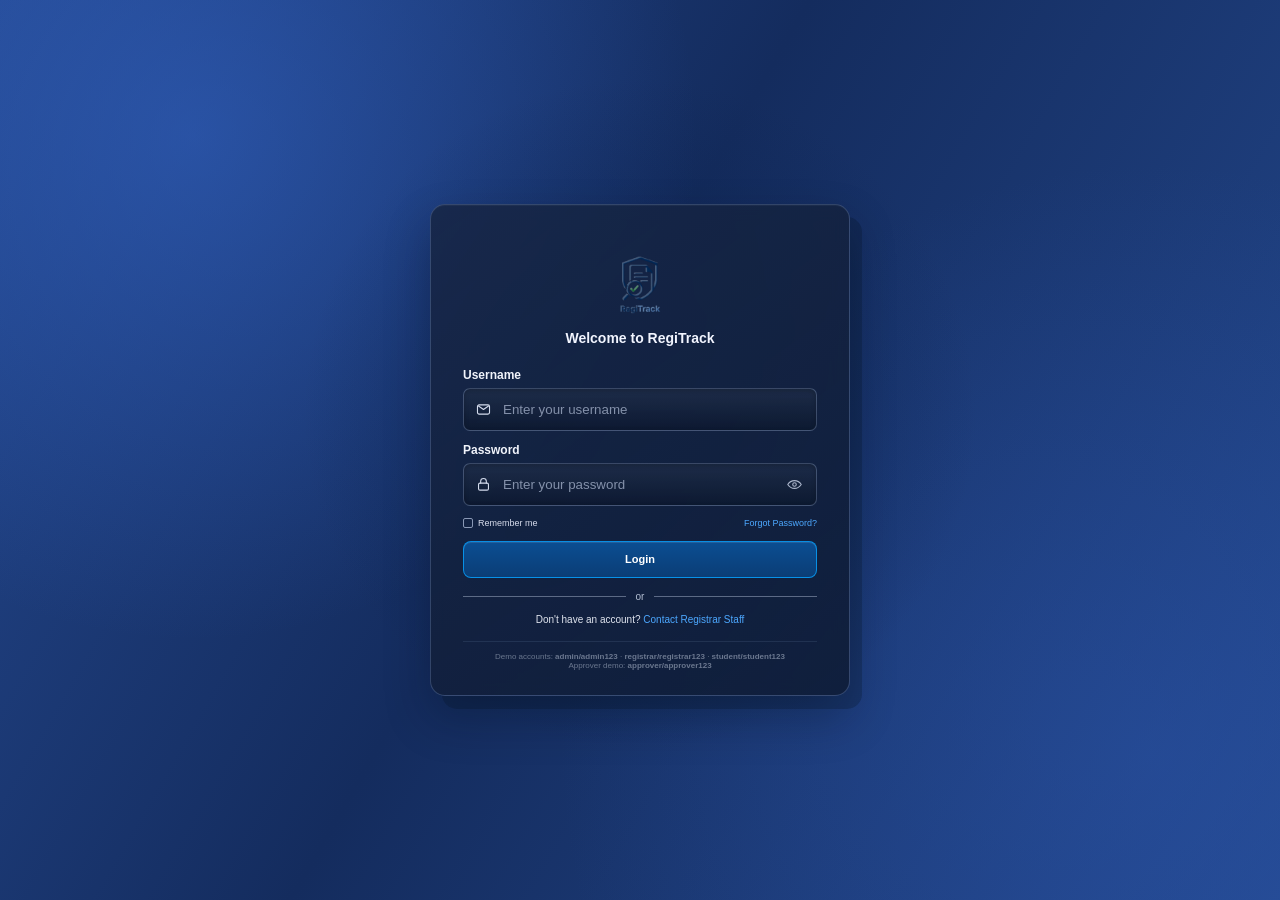
==== registrar-dashboard.html @ cada02ee "Initial RegiTrack prototype" ====
<!doctype html>
<html lang="en">
  <head>
    <meta charset="utf-8" />
    <meta name="viewport" content="width=device-width, initial-scale=1" />
    <title>RegiTrack | Registrar Dashboard</title>
    <link rel="stylesheet" href="css/app.css" />
    <script src="js/app.js"></script>
  </head>
  <body>
    <div id="root"></div>
    <script>
      const navItems = [
        { id: "overview", icon: "▦", label: "Overview" },
        { id: "requests", icon: "▤", label: "Requests" },
        { id: "approval", icon: "✓", label: "Approval Queue" },
      ];
      document.getElementById("root").innerHTML = commonShell(
        "Registrar Staff",
        navItems,
      );
      const user = requireRole(["registrar"]);
      if (user) {
        shellSetup(
          user,
          "Registrar Dashboard",
          "Academic document request processing",
        );
        renderRegistrar();
      }
      function renderRegistrar() {
        const d = readData(),
          c = document.getElementById("appContent");
        c.innerHTML = `
<section data-view="overview"><div class="page-heading"><div><h2>Registrar workspace</h2><p>Review submitted requests and keep students informed of progress.</p></div><button class="btn primary" data-jump="requests">View requests</button></div>
<div class="notice">Final approval before release must be recorded by the University Registrar or an authorized delegate. Ordinary staff accounts cannot approve release.</div>
<div class="grid stats">${statCard("Total requests", d.requests.length, "All request records", "R")}${statCard("Needs verification", d.requests.filter((r) => ["Submitted", "Verification", "Requirements Incomplete"].includes(r.status)).length, "Check information and requirements", "V")}${statCard("In processing", d.requests.filter((r) => r.status === "Processing").length, "Being prepared", "P")}${statCard("Awaiting approval", d.requests.filter((r) => r.status === "Pending Approval").length, "Requires authorized approver", "A")}</div>
${requestTablePanel("Recent document requests", "Search by reference, student, or document type")}
</section>
<section data-view="requests" class="hidden"><div class="page-heading"><div><h2>Document requests</h2><p>Review requirements and update each request according to the office workflow.</p></div></div>
${requestTablePanel("All requests", "Select View for details; use the update panel below to change status")}
<section class="panel"><div class="panel-head"><div><h3>Update request</h3><p>Statuses are illustrative and must be aligned with the Registrar's approved workflow.</p></div></div>
<form id="updateForm" class="form-grid"><div class="field"><label for="requestId">Request</label><select id="requestId" required></select></div><div class="field"><label for="newStatus">New status</label><select id="newStatus"><option>Verification</option><option>Requirements Incomplete</option><option>Processing</option><option>Pending Approval</option><option>Ready for Release</option><option>Rejected</option></select></div><div class="field"><label for="releaseDate">Expected release date (if known)</label><input type="date" id="releaseDate"></div><div class="field"><label for="requestNotes">Notes / pending requirements</label><input id="requestNotes" placeholder="e.g., Submit a clearer ID copy"></div><div class="field full"><button class="btn primary" type="submit">Save request update</button></div></form></section></section>
<section data-view="approval" class="hidden"><div class="page-heading"><div><h2>Approval queue</h2><p>Only the University Registrar or an authorized delegate should approve final release.</p></div></div><div class="notice warn">${user.canApprove ? "Your demo account is marked as an authorized approver. This permission is simulated in the browser." : "Your demo account is not an authorized approver. You can view the queue but cannot approve release."}</div>
<section class="panel"><div class="panel-head"><div><h3>Requests awaiting final approval</h3><p>Approval records are prototype-only and are not official PCU decisions.</p></div></div><div class="table-wrap"><table><thead><tr><th>Reference</th><th>Student</th><th>Document</th><th>Status</th><th>Action</th></tr></thead><tbody id="approvalBody"></tbody></table></div></section></section>
<p class="footer-note">Prototype data is shared only within the same browser profile. Do not enter actual student records or upload real IDs.</p>`;
        document
          .querySelectorAll("[data-jump]")
          .forEach(
            (b) =>
              (b.onclick = () =>
                document
                  .querySelector('[data-nav="' + b.dataset.jump + '"]')
                  .click()),
          );
        const all = readData().requests;
        attachRequestFilters(all);
        renderRequestTable(all);
        populateRequestSelect();
        renderApproval();
        document
          .getElementById("updateForm")
          .addEventListener("submit", (e) => {
            e.preventDefault();
            const d = readData(),
              r = d.requests.find(
                (x) => x.id === document.getElementById("requestId").value,
              );
            if (!r) return;
            const status = document.getElementById("newStatus").value;
            if (status === "Approved for Release" || status === "Released")
              return showToast(
                "Use the authorized approval queue for final approval and release.",
              );
            r.status = status;
            r.releaseDate =
              document.getElementById("releaseDate").value || r.releaseDate;
            r.notes = document.getElementById("requestNotes").value.trim();
            logActivity(d, "Updated " + r.id + " to " + status);
            saveData(d);
            renderRegistrar();
            document.querySelector('[data-nav="requests"]').click();
            showToast("Request updated.");
          });
      }
      function populateRequestSelect() {
        const s = document.getElementById("requestId");
        if (!s) return;
        s.innerHTML = readData()
          .requests.map(
            (r) =>
              `<option value="${escapeHtml(r.id)}">${escapeHtml(r.id)} — ${escapeHtml(r.student)}</option>`,
          )
          .join("");
      }
      function renderApproval() {
        const body = document.getElementById("approvalBody"),
          d = readData();
        if (!body) return;
        const list = d.requests.filter((r) =>
          ["Pending Approval", "Ready for Release"].includes(r.status),
        );
        body.innerHTML =
          list
            .map(
              (r) =>
                `<tr><td>${escapeHtml(r.id)}</td><td>${escapeHtml(r.student)}</td><td>${escapeHtml(r.document)}</td><td>${statusPill(r.status)}</td><td>${user.canApprove ? `<button class="btn primary" data-approve="${escapeHtml(r.id)}">Approve release</button>` : '<span class="pill">View only</span>'}</td></tr>`,
            )
            .join("") ||
          '<tr><td colspan="5" class="empty">No requests currently await approval.</td></tr>';
        body.querySelectorAll("[data-approve]").forEach(
          (b) =>
            (b.onclick = () => {
              if (!user.canApprove) return;
              const d = readData(),
                r = d.requests.find((x) => x.id === b.dataset.approve);
              if (!r) return;
              if (
                !confirm(
                  "Record final approval for " +
                    r.id +
                    "? This is a prototype action, not an official PCU approval.",
                )
              )
                return;
              r.status = "Approved for Release";
              logActivity(
                d,
                "Authorized approver approved release for " + r.id,
              );
              saveData(d);
              renderRegistrar();
              document.querySelector('[data-nav="approval"]').click();
              showToast("Demo approval recorded.");
            }),
        );
      }
    </script>
  </body>
</html>
---- css/app.css ----
@import url('https://fonts.googleapis.com/css2?family=Inter:wght@400;500;600;700&display=swap');
:root{--navy:#142b59;--blue:#2458a6;--blue2:#3776d4;--ink:#17233c;--muted:#6b7890;--line:#e4eaf3;--bg:#f5f7fb;--white:#fff;--green:#17845d;--amber:#a76509;--red:#b42318}
*{box-sizing:border-box}body{margin:0;font-family:Inter,"Segoe UI",Arial,sans-serif;background:var(--bg);color:var(--ink)}button,input,select,textarea{font:inherit}button{cursor:pointer}.app{min-height:100vh;display:grid;grid-template-columns:248px minmax(0,1fr)}.sidebar{background:var(--navy);color:#fff;padding:24px 16px;display:flex;flex-direction:column;gap:24px}.brand{display:flex;align-items:center;gap:10px;padding:0 8px 20px;border-bottom:1px solid #ffffff26}.brand img{width:43px;height:43px;object-fit:contain;background:#fff;border-radius:10px}.brand strong{display:block;font-size:17px}.brand small{color:#bdcbed}.nav-label{font-size:10px;letter-spacing:1.3px;color:#a8b9dc;padding:0 12px}.nav{display:grid;gap:6px}.nav button{border:0;background:transparent;color:#dce6fb;text-align:left;padding:12px;border-radius:9px;display:flex;gap:11px;align-items:center}.nav button:hover,.nav button.active{background:#ffffff19;color:white}.side-bottom{margin-top:auto;border-top:1px solid #ffffff26;padding:16px 8px 0;color:#bdcbed;font-size:12px}.main{min-width:0}.topbar{height:78px;background:#fff;border-bottom:1px solid var(--line);display:flex;justify-content:space-between;align-items:center;padding:0 30px;gap:18px}.topbar h1{font-size:20px;margin:0}.topbar p{margin:5px 0 0;color:var(--muted);font-size:12px}.user-chip{display:flex;align-items:center;gap:10px;font-size:13px}.avatar{width:36px;height:36px;border-radius:50%;display:grid;place-items:center;background:#e4edff;color:var(--blue);font-weight:700}.content{padding:28px 30px;max-width:1500px;margin:auto}.page-heading{display:flex;justify-content:space-between;align-items:flex-start;gap:16px;margin-bottom:22px}.page-heading h2{margin:0 0 7px;font-size:23px}.page-heading p{margin:0;color:var(--muted);font-size:13px;line-height:1.5}.btn{border:1px solid var(--line);background:#fff;color:var(--ink);padding:10px 14px;border-radius:8px;font-weight:600;font-size:12px}.btn.primary{background:var(--blue);border-color:var(--blue);color:#fff}.btn.primary:hover{background:var(--blue2)}.btn.danger{color:var(--red)}.grid{display:grid;gap:16px}.stats{grid-template-columns:repeat(4,minmax(0,1fr));margin-bottom:20px}.stat,.panel{background:#fff;border:1px solid var(--line);border-radius:13px;padding:19px;box-shadow:0 3px 12px #152b5505}.stat-top{display:flex;justify-content:space-between;align-items:center;color:var(--muted);font-size:12px}.stat-icon{width:34px;height:34px;border-radius:10px;background:#edf3ff;color:var(--blue);display:grid;place-items:center;font-weight:700}.stat strong{display:block;font-size:28px;margin:14px 0 5px}.stat small{font-size:11px;color:var(--muted)}.panel{padding:0;overflow:hidden;margin-bottom:18px}.panel-head{display:flex;justify-content:space-between;align-items:center;gap:12px;padding:18px 20px;border-bottom:1px solid var(--line)}.panel-head h3{font-size:14px;margin:0}.panel-head p{font-size:11px;color:var(--muted);margin:5px 0 0}.toolbar{display:flex;gap:9px;flex-wrap:wrap}.control{padding:10px 11px;border:1px solid #dbe3ef;border-radius:8px;background:#fff;color:var(--ink);font-size:12px;min-width:130px}.control.search{min-width:210px}.table-wrap{overflow:auto}table{border-collapse:collapse;width:100%;white-space:nowrap;font-size:12px}th,td{text-align:left;padding:14px 20px;border-bottom:1px solid #edf0f6}th{background:#fafbfe;color:#6b7890;font-weight:600;font-size:10px;text-transform:uppercase;letter-spacing:.4px}tbody tr:last-child td{border-bottom:0}tbody tr:hover{background:#fbfcff}.pill{display:inline-block;padding:5px 8px;border-radius:20px;font-size:10px;font-weight:700;background:#eef2f8;color:#59677d}.pill.green{background:#e5f7ee;color:#13734d}.pill.amber{background:#fff3dc;color:#9a6107}.pill.blue{background:#e8f1ff;color:#2458a6}.pill.red{background:#fdebea;color:#a52a22}.empty{padding:35px;text-align:center;color:var(--muted)}.form-grid{display:grid;grid-template-columns:repeat(2,minmax(0,1fr));gap:16px;padding:20px}.field{display:grid;gap:7px}.field.full{grid-column:1/-1}.field label{font-size:12px;font-weight:600}.field input,.field select,.field textarea{width:100%;padding:11px;border:1px solid #dbe3ef;border-radius:8px;background:#fff;font-size:12px}.field textarea{min-height:85px;resize:vertical}.hint{font-size:11px;color:var(--muted);line-height:1.5}.actions{display:flex;justify-content:flex-end;gap:9px;padding:0 20px 20px}.notice{padding:12px 14px;border-radius:9px;background:#edf5ff;color:#234c89;font-size:12px;line-height:1.5;margin-bottom:16px}.notice.success{background:#e7f7ef;color:#126b49}.notice.warn{background:#fff4df;color:#87570c}.two-col{grid-template-columns:minmax(0,1.4fr) minmax(270px,1fr)}.activity-list{padding:0 20px}.activity{padding:14px 0;border-bottom:1px solid #edf0f6;font-size:12px;line-height:1.5}.activity:last-child{border:0}.activity small{display:block;color:var(--muted);margin-top:4px}.role-note{font-size:11px;color:#d5e1f8;line-height:1.5}.hidden{display:none!important}.toast{position:fixed;right:24px;bottom:24px;background:#152b59;color:white;padding:13px 17px;border-radius:10px;box-shadow:0 8px 28px #0002;font-size:12px;z-index:20;max-width:360px}.footer-note{font-size:11px;color:var(--muted);line-height:1.5;margin:16px 0}.mobile-menu{display:none}@media(max-width:1000px){.stats{grid-template-columns:repeat(2,minmax(0,1fr))}.two-col{grid-template-columns:1fr}}@media(max-width:700px){.app{grid-template-columns:1fr}.sidebar{padding:12px;gap:10px}.brand{padding:0 5px 10px}.nav-label,.side-bottom{display:none}.nav{grid-template-columns:repeat(3,1fr)}.nav button{font-size:11px;padding:10px 6px;justify-content:center}.topbar{height:auto;padding:15px 18px}.content{padding:20px 14px}.topbar h1{font-size:17px}.user-chip .user-name{display:none}.stats{gap:10px}.stat{padding:14px}.stat strong{font-size:24px}.page-heading{flex-direction:column}.form-grid{grid-template-columns:1fr;padding:15px}.field.full{grid-column:auto}.panel-head{align-items:flex-start;flex-direction:column}th,td{padding:12px 14px}.control.search{min-width:160px}}
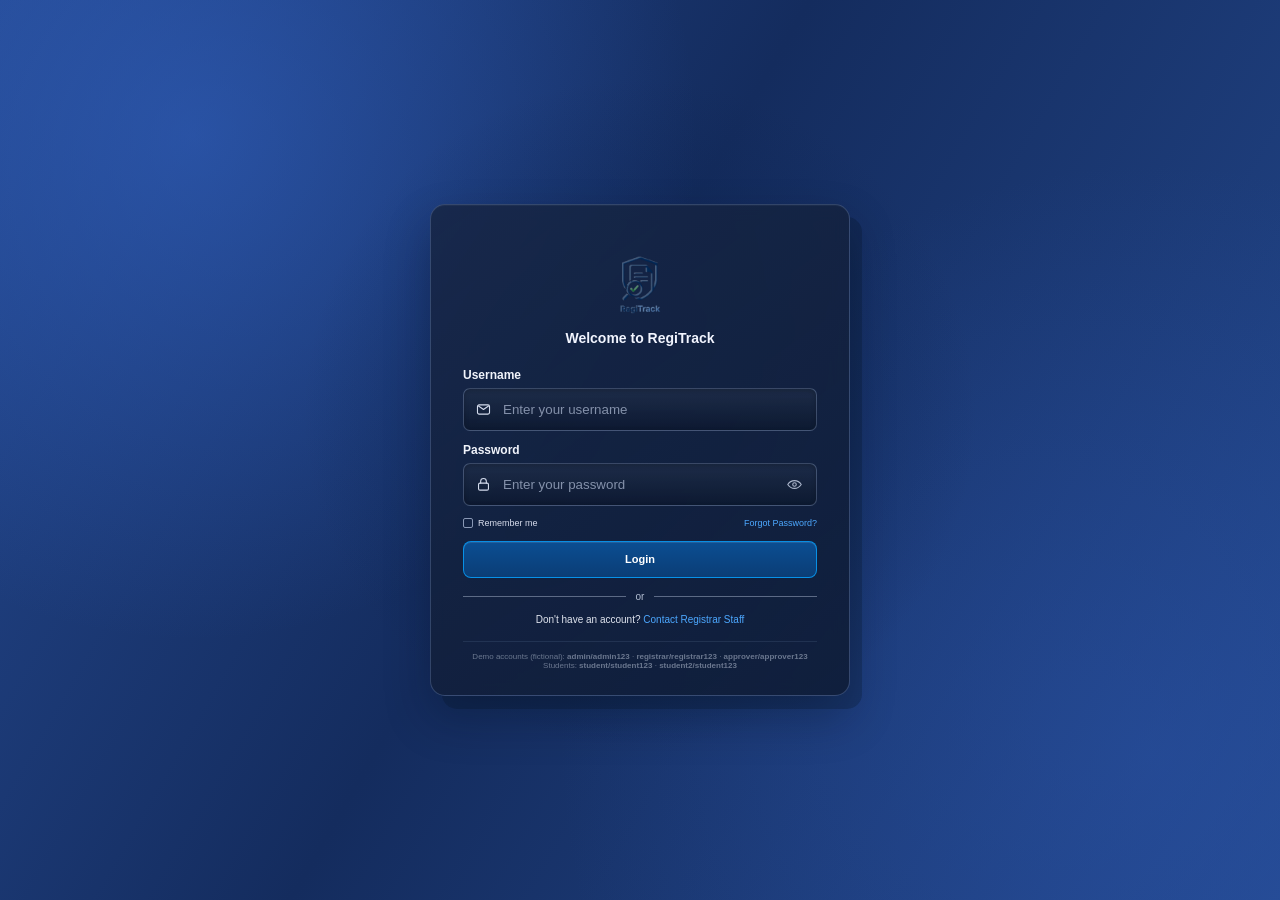
==== commit 26a1fd02: "Add PHP + MySQL backend" ====
--- a/registrar-dashboard.html
+++ b/registrar-dashboard.html
@@ -28,22 +28,29 @@
         );
         renderRegistrar();
       }
-      function renderRegistrar() {
-        const d = readData(),
-          c = document.getElementById("appContent");
+      let allRequests = [];
+      async function renderRegistrar(view) {
+        const c = document.getElementById("appContent");
+        try {
+          allRequests = (await api("requests.php")).requests;
+        } catch (err) {
+          c.innerHTML = `<div class="notice warn">${escapeHtml(err.message)}</div>`;
+          return;
+        }
+        const d = { requests: allRequests };
         c.innerHTML = `
 <section data-view="overview"><div class="page-heading"><div><h2>Registrar workspace</h2><p>Review submitted requests and keep students informed of progress.</p></div><button class="btn primary" data-jump="requests">View requests</button></div>
 <div class="notice">Final approval before release must be recorded by the University Registrar or an authorized delegate. Ordinary staff accounts cannot approve release.</div>
 <div class="grid stats">${statCard("Total requests", d.requests.length, "All request records", "R")}${statCard("Needs verification", d.requests.filter((r) => ["Submitted", "Verification", "Requirements Incomplete"].includes(r.status)).length, "Check information and requirements", "V")}${statCard("In processing", d.requests.filter((r) => r.status === "Processing").length, "Being prepared", "P")}${statCard("Awaiting approval", d.requests.filter((r) => r.status === "Pending Approval").length, "Requires authorized approver", "A")}</div>
-${requestTablePanel("Recent document requests", "Search by reference, student, or document type")}
+<section class="panel"><div class="panel-head"><div><h3>Recent document requests</h3><p>The five most recent requests</p></div></div><div class="table-wrap"><table><thead><tr><th>Reference</th><th>Student</th><th>Document</th><th>Submitted</th><th>Status</th><th>Release date</th><th>Action</th></tr></thead><tbody id="recentBody">${requestRows(d.requests.slice(0, 5))}</tbody></table></div></section>
 </section>
 <section data-view="requests" class="hidden"><div class="page-heading"><div><h2>Document requests</h2><p>Review requirements and update each request according to the office workflow.</p></div></div>
 ${requestTablePanel("All requests", "Select View for details; use the update panel below to change status")}
-<section class="panel"><div class="panel-head"><div><h3>Update request</h3><p>Statuses are illustrative and must be aligned with the Registrar's approved workflow.</p></div></div>
-<form id="updateForm" class="form-grid"><div class="field"><label for="requestId">Request</label><select id="requestId" required></select></div><div class="field"><label for="newStatus">New status</label><select id="newStatus"><option>Verification</option><option>Requirements Incomplete</option><option>Processing</option><option>Pending Approval</option><option>Ready for Release</option><option>Rejected</option></select></div><div class="field"><label for="releaseDate">Expected release date (if known)</label><input type="date" id="releaseDate"></div><div class="field"><label for="requestNotes">Notes / pending requirements</label><input id="requestNotes" placeholder="e.g., Submit a clearer ID copy"></div><div class="field full"><button class="btn primary" type="submit">Save request update</button></div></form></section></section>
-<section data-view="approval" class="hidden"><div class="page-heading"><div><h2>Approval queue</h2><p>Only the University Registrar or an authorized delegate should approve final release.</p></div></div><div class="notice warn">${user.canApprove ? "Your demo account is marked as an authorized approver. This permission is simulated in the browser." : "Your demo account is not an authorized approver. You can view the queue but cannot approve release."}</div>
-<section class="panel"><div class="panel-head"><div><h3>Requests awaiting final approval</h3><p>Approval records are prototype-only and are not official PCU decisions.</p></div></div><div class="table-wrap"><table><thead><tr><th>Reference</th><th>Student</th><th>Document</th><th>Status</th><th>Action</th></tr></thead><tbody id="approvalBody"></tbody></table></div></section></section>
-<p class="footer-note">Prototype data is shared only within the same browser profile. Do not enter actual student records or upload real IDs.</p>`;
+<section class="panel"><div class="panel-head"><div><h3>Update request</h3><p>Every update is recorded with your name, the date, and the time.</p></div></div>
+<form id="updateForm" class="form-grid"><div class="field"><label for="requestId">Request</label><select id="requestId" required></select></div><div class="field"><label for="newStatus">New status</label><select id="newStatus"><option>Verification</option><option>Requirements Incomplete</option><option>Processing</option><option>Pending Approval</option><option>Ready for Release</option><option>Rejected</option></select></div><div class="field"><label for="releaseDate">Expected release date (if known)</label><input type="date" id="releaseDate"></div><div class="field"><label for="requestNotes">Notes / pending requirements (shown to the student)</label><input id="requestNotes" maxlength="1000" placeholder="e.g., Submit a clearer ID copy"></div><div class="field full"><button class="btn primary" id="saveUpdateBtn" type="submit">Save request update</button></div></form></section></section>
+<section data-view="approval" class="hidden"><div class="page-heading"><div><h2>Approval queue</h2><p>Only the University Registrar or an authorized delegate can approve final release.</p></div></div><div class="notice warn">${user.canApprove ? "Your account has approval permission." : "Your account does not have approval permission. You can view the queue but cannot approve release."}</div>
+<section class="panel"><div class="panel-head"><div><h3>Requests awaiting final approval</h3><p>Approvals are checked and recorded by the server.</p></div></div><div class="table-wrap"><table><thead><tr><th>Reference</th><th>Student</th><th>Document</th><th>Status</th><th>Action</th></tr></thead><tbody id="approvalBody"></tbody></table></div></section></section>
+<p class="footer-note">Development environment: use fictional data only. Do not enter actual student records.</p>`;
         document
           .querySelectorAll("[data-jump]")
           .forEach(
@@ -53,51 +60,51 @@
                   .querySelector('[data-nav="' + b.dataset.jump + '"]')
                   .click()),
           );
-        const all = readData().requests;
-        attachRequestFilters(all);
-        renderRequestTable(all);
+        bindRequestDetails(document.getElementById("recentBody"), allRequests);
+        attachRequestFilters(allRequests);
+        renderRequestTable(allRequests);
         populateRequestSelect();
         renderApproval();
         document
           .getElementById("updateForm")
-          .addEventListener("submit", (e) => {
+          .addEventListener("submit", async (e) => {
             e.preventDefault();
-            const d = readData(),
-              r = d.requests.find(
-                (x) => x.id === document.getElementById("requestId").value,
-              );
-            if (!r) return;
-            const status = document.getElementById("newStatus").value;
-            if (status === "Approved for Release" || status === "Released")
-              return showToast(
-                "Use the authorized approval queue for final approval and release.",
-              );
-            r.status = status;
-            r.releaseDate =
-              document.getElementById("releaseDate").value || r.releaseDate;
-            r.notes = document.getElementById("requestNotes").value.trim();
-            logActivity(d, "Updated " + r.id + " to " + status);
-            saveData(d);
-            renderRegistrar();
-            document.querySelector('[data-nav="requests"]').click();
-            showToast("Request updated.");
+            const btn = document.getElementById("saveUpdateBtn");
+            btn.disabled = true;
+            try {
+              await api("request_update.php", {
+                method: "POST",
+                body: {
+                  reference: document.getElementById("requestId").value,
+                  status: document.getElementById("newStatus").value,
+                  releaseDate: document.getElementById("releaseDate").value,
+                  notes: document.getElementById("requestNotes").value.trim(),
+                },
+              });
+              await renderRegistrar();
+              document.querySelector('[data-nav="requests"]').click();
+              showToast("Request updated.");
+            } catch (err) {
+              showToast(err.message);
+              btn.disabled = false;
+            }
           });
       }
       function populateRequestSelect() {
         const s = document.getElementById("requestId");
         if (!s) return;
-        s.innerHTML = readData()
-          .requests.map(
+        s.innerHTML = allRequests
+          .filter((r) => !["Approved for Release", "Released"].includes(r.status))
+          .map(
             (r) =>
-              `<option value="${escapeHtml(r.id)}">${escapeHtml(r.id)} — ${escapeHtml(r.student)}</option>`,
+              `<option value="${escapeHtml(r.id)}">${escapeHtml(r.id)} — ${escapeHtml(r.student)} (${escapeHtml(r.status)})</option>`,
           )
           .join("");
       }
       function renderApproval() {
-        const body = document.getElementById("approvalBody"),
-          d = readData();
+        const body = document.getElementById("approvalBody");
         if (!body) return;
-        const list = d.requests.filter((r) =>
+        const list = allRequests.filter((r) =>
           ["Pending Approval", "Ready for Release"].includes(r.status),
         );
         body.innerHTML =
@@ -110,28 +117,16 @@
           '<tr><td colspan="5" class="empty">No requests currently await approval.</td></tr>';
         body.querySelectorAll("[data-approve]").forEach(
           (b) =>
-            (b.onclick = () => {
-              if (!user.canApprove) return;
-              const d = readData(),
-                r = d.requests.find((x) => x.id === b.dataset.approve);
-              if (!r) return;
-              if (
-                !confirm(
-                  "Record final approval for " +
-                    r.id +
-                    "? This is a prototype action, not an official PCU approval.",
-                )
-              )
-                return;
-              r.status = "Approved for Release";
-              logActivity(
-                d,
-                "Authorized approver approved release for " + r.id,
-              );
-              saveData(d);
-              renderRegistrar();
-              document.querySelector('[data-nav="approval"]').click();
-              showToast("Demo approval recorded.");
+            (b.onclick = async () => {
+              if (!confirm("Record final approval for " + b.dataset.approve + "?")) return;
+              try {
+                await api("request_approve.php", { method: "POST", body: { reference: b.dataset.approve } });
+                await renderRegistrar();
+                document.querySelector('[data-nav="approval"]').click();
+                showToast("Approval recorded.");
+              } catch (err) {
+                showToast(err.message);
+              }
             }),
         );
       }
